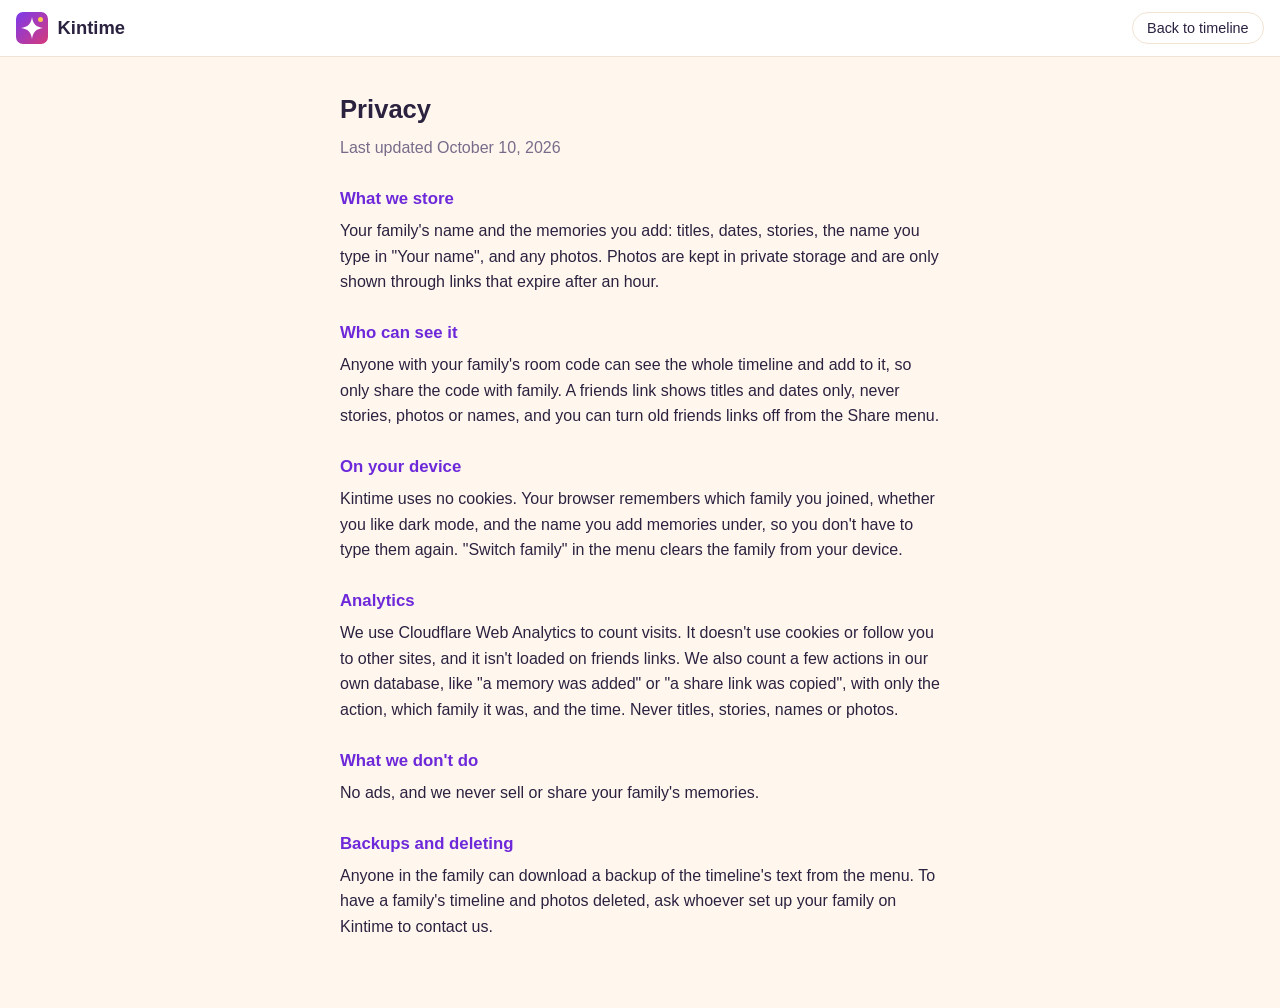
==== privacy.html @ 888438f5 "Add a plain-language privacy page Linked from the menu and the room-code screen. Covers what's store" ====
<!DOCTYPE html>
<html lang="en" data-theme="light">
<head>
  <meta charset="UTF-8" />
  <meta name="viewport" content="width=device-width, initial-scale=1.0" />
  <title>Privacy &middot; Kintime</title>
  <meta name="description" content="What Kintime stores, who can see it, and how analytics works." />
  <meta name="theme-color" content="#7c3aed" />
  <link rel="icon" href="favicon.svg" type="image/svg+xml" />
  <link rel="stylesheet" href="styles.css" />
  <script>
    // Match the theme the reader picked in the app.
    try {
      var t = localStorage.getItem("ft_theme") ||
        (matchMedia("(prefers-color-scheme: dark)").matches ? "dark" : "light");
      document.documentElement.setAttribute("data-theme", t);
    } catch (e) {}
  </script>
</head>
<body>
  <header class="topbar">
    <a class="brand" href="./">
      <img src="favicon.svg" class="brand-logo" alt="" width="32" height="32" />
      <div><h1>Kintime</h1></div>
    </a>
    <a class="btn" href="./">Back to timeline</a>
  </header>

  <main class="privacy">
    <h2>Privacy</h2>
    <p class="muted">Last updated October 10, 2026</p>

    <h3>What we store</h3>
    <p>Your family's name and the memories you add: titles, dates, stories, the name you type in
      "Your name", and any photos. Photos are kept in private storage and are only shown through
      links that expire after an hour.</p>

    <h3>Who can see it</h3>
    <p>Anyone with your family's room code can see the whole timeline and add to it, so only share
      the code with family. A friends link shows titles and dates only, never stories, photos or
      names, and you can turn old friends links off from the Share menu.</p>

    <h3>On your device</h3>
    <p>Kintime uses no cookies. Your browser remembers which family you joined, whether you like
      dark mode, and the name you add memories under, so you don't have to type them again.
      "Switch family" in the menu clears the family from your device.</p>

    <h3>Analytics</h3>
    <p>We use Cloudflare Web Analytics to count visits. It doesn't use cookies or follow you to
      other sites, and it isn't loaded on friends links. We also count a few actions in our own
      database, like "a memory was added" or "a share link was copied", with only the action,
      which family it was, and the time. Never titles, stories, names or photos.</p>

    <h3>What we don't do</h3>
    <p>No ads, and we never sell or share your family's memories.</p>

    <h3>Backups and deleting</h3>
    <p>Anyone in the family can download a backup of the timeline's text from the menu. To have a
      family's timeline and photos deleted, ask whoever set up your family on Kintime to contact
      us.</p>
  </main>
</body>
</html>
---- styles.css ----
/* Kintime (family timeline) — "Sunrise" theme */

:root {
  /* "Sunrise": violet + sunset pink + warm orange on cream */
  --primary: #7c3aed;
  --primary-deep: #6d28d9;
  --primary-text: #6d28d9;      /* primary used as text/links */
  --accent: #ff7a59;
  --accent-deep: #d9481f;
  --head-grad: linear-gradient(135deg, #7c3aed, #d63a7a);
  --bg: #fff7ee;
  --surface: #ffffff;
  --ink: #2b2240;
  --muted: #776c8a;
  --line: #f1e3d3;
  --border: #f1e3d3;
  --bg-soft: #fbefe3;
  --badge-pending: #ffd166;
  --shadow: 0 2px 10px rgba(60, 30, 90, 0.08);
  --scrim: rgba(25, 14, 40, 0.55);
}

[data-theme="dark"] {
  --primary-text: #b9a0ff;
  --bg: #16121f;
  --surface: #211b2e;
  --ink: #f4effb;
  --muted: #a99fbe;
  --line: #352b48;
  --border: #352b48;
  --bg-soft: #1c1727;
  --shadow: 0 2px 12px rgba(0, 0, 0, 0.4);
}

* { box-sizing: border-box; }
input, select, textarea, button { font-family: inherit; }

body {
  margin: 0;
  font-family: -apple-system, BlinkMacSystemFont, "Segoe UI", Roboto, sans-serif;
  background: var(--bg);
  color: var(--ink);
  min-height: 100vh;
}

/* ---------- top bar ---------- */
.topbar {
  display: flex;
  justify-content: space-between;
  align-items: center;
  padding: 0.75rem 1rem;
  background: var(--surface);
  border-bottom: 1px solid var(--line);
  position: sticky;
  top: 0;
  z-index: 20;
}

.brand { display: flex; align-items: center; gap: 0.6rem; }
.brand-logo { width: 32px; height: 32px; flex: none; }
.brand h1 { margin: 0; font-size: 1.15rem; }
.family-name { margin: 0; font-size: 0.8rem; color: var(--muted); }

.topbar-actions { display: flex; gap: 0.4rem; }

.btn {
  border: 1px solid var(--line);
  background: var(--surface);
  color: var(--ink);
  border-radius: 999px;
  padding: 0.45rem 0.9rem;
  font-size: 0.9rem;
  cursor: pointer;
  white-space: nowrap;
}
.btn-primary {
  background: var(--primary);
  border-color: var(--primary);
  color: #fff;
  font-weight: 600;
}
.btn-primary:hover { background: var(--primary-deep); }
.btn-icon { padding: 0.45rem 0.6rem; }
.btn-block { width: 100%; margin-top: 0.75rem; }
.btn:disabled { opacity: 0.55; cursor: wait; }

/* ---------- menu ---------- */
.menu {
  position: absolute;
  right: 1rem;
  top: 3.6rem;
  background: var(--surface);
  border: 1px solid var(--line);
  border-radius: 12px;
  box-shadow: var(--shadow);
  z-index: 30;
  display: flex;
  flex-direction: column;
  min-width: 220px;
  overflow: hidden;
}
.menu button {
  background: none;
  border: none;
  color: var(--ink);
  text-align: left;
  padding: 0.75rem 1rem;
  font-size: 0.9rem;
  cursor: pointer;
}
.menu button:hover, .menu .menu-link:hover { background: var(--bg); }
.menu .menu-link { color: var(--ink); text-decoration: none; padding: 0.75rem 1rem; font-size: 0.9rem; }
.join-footer { text-align: center; font-size: 0.78rem; color: var(--muted); margin: 0.9rem 0 0; }
.join-footer a { color: var(--primary-text); }

/* ---------- privacy page ---------- */
a.brand, a.btn { color: inherit; text-decoration: none; }
.privacy { max-width: 640px; margin: 0 auto; padding: 1.5rem 1.25rem 4rem; line-height: 1.6; }
.privacy h2 { margin: 0.5rem 0 0; font-size: 1.6rem; }
.privacy h3 { margin: 1.6rem 0 0.3rem; font-size: 1.05rem; color: var(--primary-text); }
.privacy p { margin: 0.3rem 0; }

/* ---------- decade nav ---------- */
.decade-nav {
  display: flex;
  gap: 0.4rem;
  overflow-x: auto;
  padding: 0.6rem 1rem;
  background: var(--surface);
  border-bottom: 1px solid var(--line);
  position: sticky;
  top: 3.55rem;
  z-index: 15;
}
.decade-nav button {
  flex: 0 0 auto;
  border: 1px solid var(--line);
  background: var(--bg);
  color: var(--muted);
  border-radius: 999px;
  padding: 0.3rem 0.8rem;
  font-size: 0.8rem;
  cursor: pointer;
}
.decade-nav button.has-entries {
  background: var(--surface);
  border-color: var(--primary);
  color: var(--primary-text);
  font-weight: 600;
}
.nav-count {
  display: inline-block;
  min-width: 1.2em;
  margin-left: 0.15rem;
  padding: 0 0.3rem;
  border-radius: 999px;
  background: var(--primary);
  color: #fff;
  font-size: 0.7rem;
  line-height: 1.4;
}
.decade-nav button.active .nav-count { background: #fff; color: var(--accent-deep); }
.decade-nav button.active {
  background: var(--accent-deep);
  border-color: var(--accent-deep);
  color: #fff;
  font-weight: 600;
}

/* ---------- timeline ---------- */
.timeline {
  display: flex;
  gap: 1rem;
  overflow-x: auto;
  padding: 1.25rem 1rem 3rem;
  scroll-snap-type: x proximity;
  scroll-padding-inline: 1rem;
  align-items: flex-start;
}

.decade {
  flex: 0 0 320px;
  scroll-snap-align: start;
  background: var(--surface);
  border: 1px solid var(--line);
  border-radius: 16px;
  box-shadow: var(--shadow);
  overflow: hidden;
}
.decade-head {
  background: var(--head-grad);
  color: #fff;
  padding: 0.7rem 1rem;
  font-weight: 700;
  font-size: 1.05rem;
  letter-spacing: 0.02em;
}
.decade-body { padding: 0.75rem; display: flex; flex-direction: column; gap: 0.75rem; }
.decade-empty { color: var(--muted); font-size: 0.85rem; font-style: italic; padding: 0.5rem 0.25rem; }

/* Empty decades shrink so the ones with memories carry the page. */
.decade.is-empty {
  flex-basis: 150px;
  background: transparent;
  border-style: dashed;
  box-shadow: none;
}
.decade.is-empty .decade-head {
  background: none;
  color: var(--muted);
  font-weight: 600;
}
.decade.is-empty .decade-empty { padding-top: 0; }
.add-here { padding: 0.35rem 0.25rem 0; text-align: left; }
body.share-view .add-here, body.demo .add-here { display: none; }

/* Folded runs of empty decades: one row that opens like an accordion. */
.decade-gap { flex: 0 0 auto; display: flex; align-items: flex-start; gap: 1rem; scroll-snap-align: start; }
.gap-toggle {
  display: flex;
  flex-direction: column;
  align-items: flex-start;
  gap: 0.2rem;
  width: 130px;
  padding: 0.7rem 0.9rem;
  border: 1px dashed var(--line);
  border-radius: 16px;
  background: transparent;
  color: var(--muted);
  text-align: left;
  cursor: pointer;
}
.gap-toggle:hover { border-color: var(--primary); color: var(--ink); }
.gap-label { font-weight: 600; font-size: 0.95rem; }
.gap-note { font-size: 0.78rem; font-style: italic; }
.gap-chevron { font-size: 0.8rem; transform: rotate(-90deg); transition: transform 0.15s; }
.decade-gap.open .gap-chevron { transform: rotate(90deg); }
.gap-body { display: none; gap: 1rem; align-items: flex-start; }
.decade-gap.open .gap-body { display: flex; }

/* ---------- entry cards ---------- */
.entry {
  border: 1px solid var(--line);
  border-left: 4px solid var(--accent);
  border-radius: 12px;
  padding: 0.75rem 0.85rem;
  background: var(--bg);
}
.entry-date { font-size: 0.78rem; color: var(--primary-text); font-weight: 600; }
.entry h3 { margin: 0.25rem 0 0.4rem; font-size: 1rem; }
.entry-body { font-size: 0.88rem; line-height: 1.45; white-space: pre-wrap; }
.entry-meta { margin-top: 0.5rem; font-size: 0.75rem; color: var(--muted); }

.badge {
  display: inline-block;
  font-size: 0.72rem;
  font-weight: 700;
  border-radius: 999px;
  padding: 0.15rem 0.6rem;
  margin-bottom: 0.4rem;
}
.badge-pending { background: var(--badge-pending); color: #5a3d00; }

.uncertain-note {
  font-size: 0.75rem;
  color: var(--accent-deep);
  margin-top: 0.4rem;
}
.asterisk { color: var(--accent-deep); font-weight: 700; }

.entry-photos { display: flex; gap: 0.4rem; flex-wrap: wrap; margin-top: 0.5rem; }
.entry-photos img {
  width: 100%;
  max-height: 220px;
  object-fit: cover;
  border-radius: 8px;
  border: 1px solid var(--line);
}
.photo-caption { font-size: 0.75rem; color: var(--muted); width: 100%; }
.entry-photos img { cursor: zoom-in; }

/* ---------- photo viewer ---------- */
.lightbox {
  position: fixed;
  inset: 0;
  z-index: 70;
  background: rgba(5, 10, 10, 0.92);
  display: flex;
  flex-direction: column;
  align-items: center;
  justify-content: center;
  padding: 1rem;
  cursor: zoom-out;
}
.lightbox img { max-width: 100%; max-height: 85vh; border-radius: 8px; object-fit: contain; }
.lightbox p { color: #e8efed; font-size: 0.9rem; margin: 0.75rem 0 0; text-align: center; }

/* ---------- privacy (eye) mode ---------- */
body.privacy-on .entry-body,
body.privacy-on .entry-photos,
body.privacy-on .photo-caption { display: none; }
#eyeBtn.on { background: var(--accent); border-color: var(--accent); color: #fff; }

/* ---------- overlays / modals ---------- */
.overlay {
  position: fixed;
  inset: 0;
  background: var(--scrim);
  display: flex;
  align-items: center;
  justify-content: center;
  z-index: 50;
  padding: 1rem;
}
.card {
  background: var(--surface);
  border-radius: 16px;
  padding: 1.5rem;
  box-shadow: var(--shadow);
  width: 100%;
  max-width: 420px;
  max-height: 90vh;
  overflow-y: auto;
}
.card h2 { margin-top: 0; }
.muted { color: var(--muted); }
.small { font-size: 0.8rem; }
.error { color: var(--accent-deep); font-size: 0.85rem; }

.join-card input[type="text"],
.modal-card input[type="text"],
.modal-card input[type="date"],
.modal-card select,
.modal-card textarea {
  width: 100%;
  padding: 0.6rem 0.7rem;
  border: 1px solid var(--line);
  border-radius: 10px;
  background: var(--bg);
  color: var(--ink);
  font-size: 0.95rem;
  margin-top: 0.25rem;
}
.modal-card label { display: block; margin: 0.7rem 0; font-size: 0.88rem; font-weight: 600; }
.uncertain { border: 1px dashed var(--line); border-radius: 10px; padding: 0.5rem 0.8rem; margin: 0.7rem 0; }
.uncertain legend { font-size: 0.8rem; color: var(--muted); padding: 0 0.4rem; }
.check { display: inline-flex; align-items: center; gap: 0.35rem; font-weight: 400; margin-right: 0.8rem; font-size: 0.85rem; }
.modal-actions { display: flex; justify-content: flex-end; gap: 0.5rem; margin-top: 1rem; }

/* ---------- misc ---------- */
.welcome-back {
  position: fixed;
  bottom: 1rem;
  left: 50%;
  transform: translateX(-50%);
  background: var(--surface);
  border: 1px solid var(--line);
  border-radius: 999px;
  padding: 0.5rem 1rem;
  font-size: 0.85rem;
  box-shadow: var(--shadow);
  z-index: 40;
  display: flex;
  gap: 0.5rem;
  align-items: center;
  white-space: nowrap;
}
.link-btn { background: none; border: none; color: var(--primary-text); cursor: pointer; font-size: 0.85rem; text-decoration: underline; }

.toast {
  position: fixed;
  bottom: 1.25rem;
  left: 50%;
  transform: translateX(-50%);
  background: var(--ink);
  color: var(--bg);
  padding: 0.65rem 1.1rem;
  border-radius: 999px;
  font-size: 0.88rem;
  z-index: 60;
  box-shadow: var(--shadow);
}

.state-msg { color: var(--muted); padding: 3rem 1rem; font-style: italic; }
.hidden { display: none !important; }

/* ---------- mobile ---------- */
@media (max-width: 700px) {
  .timeline {
    flex-direction: column;
    overflow-x: visible;
    align-items: stretch;
  }
  .decade { flex: none; width: 100%; }
  /* Empty decades become one slim line instead of a full card. */
  .decade.is-empty { display: flex; align-items: center; flex: none; flex-wrap: wrap; }
  .decade.is-empty .add-here { padding: 0 0 0 0.6rem; }
  .decade-gap { flex-direction: column; align-items: stretch; gap: 0.6rem; }
  .gap-toggle { width: 100%; flex-direction: row; align-items: center; gap: 0.75rem; padding: 0.55rem 0.9rem; }
  .gap-chevron { margin-left: auto; transform: none; }
  .decade-gap.open .gap-chevron { transform: rotate(180deg); }
  .gap-body { flex-direction: column; align-items: stretch; gap: 0.6rem; }
  /* The folded row already says "No memories yet"; unfolded rows just offer to add one. */
  .gap-body .decade-empty { display: none; }
  .gap-body .decade.is-empty .add-here { padding: 0; }
  .decade.is-empty .decade-head { padding: 0.45rem 0.9rem; font-size: 0.9rem; }
  .decade.is-empty .decade-body { padding: 0.45rem 0.9rem 0.45rem 0; }
  .decade.is-empty .decade-empty { padding: 0; font-size: 0.8rem; }
  .timeline { gap: 0.6rem; }
  .decade-nav { scrollbar-width: none; }
  .decade-nav::-webkit-scrollbar { display: none; }
  /* 16px+ inputs stop iOS Safari from zooming in when a field is tapped. */
  .join-card input[type="text"], .modal-card input, .modal-card select, .modal-card textarea { font-size: 16px; }
  .brand h1 { font-size: 1rem; }
  .btn { padding: 0.45rem 0.7rem; }
}

/* Small phones: keep the top bar on one line. Dark mode moves into the menu. */
.menu-phone-only { display: none; }
@media (max-width: 480px) {
  .topbar { padding: 0.6rem 0.75rem; gap: 0.5rem; }
  .brand { min-width: 0; gap: 0.45rem; }
  .brand > div { min-width: 0; }
  .brand-logo { width: 28px; height: 28px; }
  .family-name { white-space: nowrap; overflow: hidden; text-overflow: ellipsis; }
  .topbar-actions { gap: 0.3rem; flex: none; }
  .topbar .btn { padding: 0.4rem 0.6rem; }
  #themeBtn { display: none; }
  .menu .menu-phone-only { display: block; }
}

/* ---------- create family ---------- */
.divider {
  display: flex;
  align-items: center;
  gap: 0.75rem;
  margin: 1rem 0 0.25rem;
  color: var(--muted);
  font-size: 0.85rem;
}
.divider::before, .divider::after {
  content: "";
  flex: 1;
  border-top: 1px solid var(--border);
}
.row { display: flex; gap: 0.6rem; justify-content: flex-end; margin-top: 1rem; }
.btn-small { padding: 0.3rem 0.7rem; font-size: 0.8rem; }
.secret-box {
  background: var(--bg-soft);
  border: 1px solid var(--border);
  border-radius: 0.6rem;
  padding: 0.7rem 0.9rem;
  margin: 0.75rem 0;
}
.secret-label {
  display: block;
  font-size: 0.75rem;
  text-transform: uppercase;
  letter-spacing: 0.06em;
  color: var(--muted);
  margin-bottom: 0.3rem;
}
.secret-row { display: flex; align-items: center; justify-content: space-between; gap: 0.6rem; }
.secret-row code { font-size: 1.05rem; font-weight: 600; letter-spacing: 0.04em; }
.secret-truncate {
  max-width: 14rem;
  overflow: hidden;
  text-overflow: ellipsis;
  white-space: nowrap;
  font-size: 0.85rem;
  font-weight: 400;
}
.warning {
  font-size: 0.85rem;
  color: var(--accent-deep);
  background: color-mix(in srgb, var(--accent) 12%, transparent);
  border-radius: 0.5rem;
  padding: 0.6rem 0.8rem;
}

/* ---------- demo mode ---------- */
.demo-link {
  display: block;
  margin: 0.9rem auto 0;
  background: none;
  border: none;
  color: var(--primary-text);
  font-size: 0.9rem;
  cursor: pointer;
  text-decoration: underline;
  text-underline-offset: 3px;
}
.demo-banner {
  display: flex;
  align-items: center;
  justify-content: center;
  gap: 0.8rem;
  flex-wrap: wrap;
  background: var(--head-grad);
  color: #fff;
  font-size: 0.9rem;
  padding: 0.55rem 1rem;
}
.demo-banner .btn-small {
  background: #fff;
  border-color: #fff;
  color: var(--primary-deep);
  font-weight: 600;
}

/* ---------- share ---------- */
.share-row { display: flex; align-items: center; justify-content: space-between; gap: 1rem; padding: 0.7rem 0; border-top: 1px solid var(--line); }
.share-row p { margin: 0.2rem 0 0; font-size: 0.85rem; }
.share-row .btn { flex: none; }
#resetShareBtn { margin-right: auto; font-size: 0.82rem; }
body.share-view #addEntryBtn, body.share-view #shareBtn, body.share-view #eyeBtn, body.share-view #menuBtn { display: none !important; }
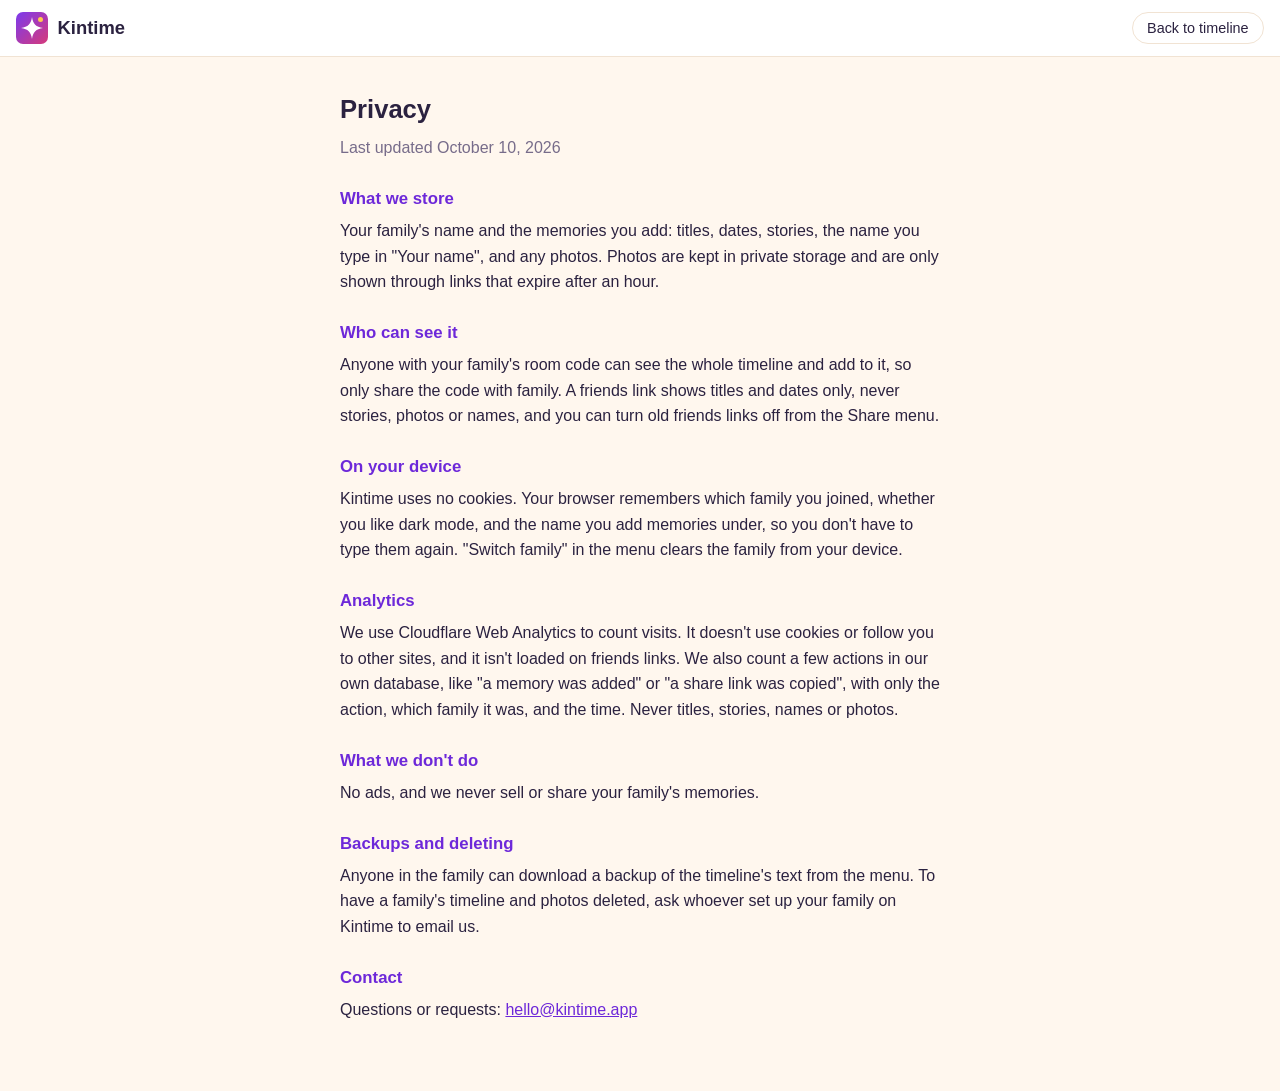
==== commit d9099384: "Privacy page: contact hello@kintime.app Co-Authored-By: Claude Opus 5.5 (1M context) <noreply@anthro" ====
--- a/privacy.html
+++ b/privacy.html
@@ -56,8 +56,11 @@
 
     <h3>Backups and deleting</h3>
     <p>Anyone in the family can download a backup of the timeline's text from the menu. To have a
-      family's timeline and photos deleted, ask whoever set up your family on Kintime to contact
+      family's timeline and photos deleted, ask whoever set up your family on Kintime to email
       us.</p>
+
+    <h3>Contact</h3>
+    <p>Questions or requests: <a href="mailto:hello@kintime.app">hello@kintime.app</a></p>
   </main>
 </body>
 </html>
--- a/styles.css
+++ b/styles.css
@@ -119,6 +119,7 @@
 .privacy h2 { margin: 0.5rem 0 0; font-size: 1.6rem; }
 .privacy h3 { margin: 1.6rem 0 0.3rem; font-size: 1.05rem; color: var(--primary-text); }
 .privacy p { margin: 0.3rem 0; }
+.privacy a { color: var(--primary-text); }
 
 /* ---------- decade nav ---------- */
 .decade-nav {
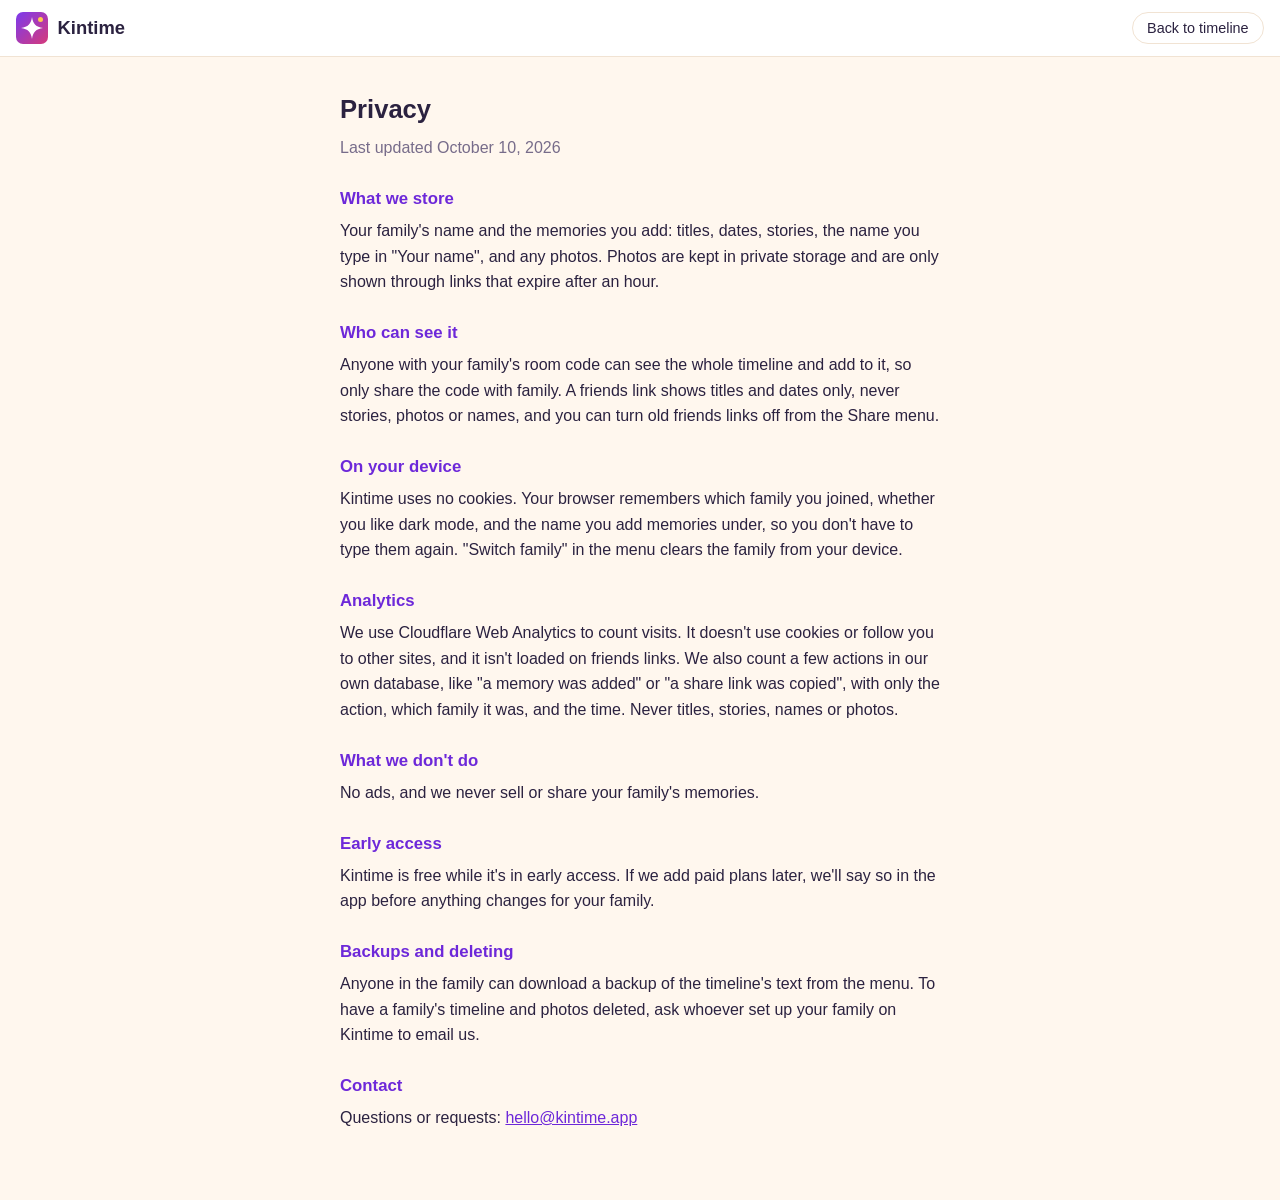
==== commit 05f4a49f: "Show 'Early access, free for now' Badge on the room-code screen, a line on the create-family step, a" ====
--- a/privacy.html
+++ b/privacy.html
@@ -54,6 +54,10 @@
     <h3>What we don't do</h3>
     <p>No ads, and we never sell or share your family's memories.</p>
 
+    <h3>Early access</h3>
+    <p>Kintime is free while it's in early access. If we add paid plans later, we'll say so in the
+      app before anything changes for your family.</p>
+
     <h3>Backups and deleting</h3>
     <p>Anyone in the family can download a backup of the timeline's text from the menu. To have a
       family's timeline and photos deleted, ask whoever set up your family on Kintime to email
--- a/styles.css
+++ b/styles.css
@@ -110,6 +110,17 @@
 }
 .menu button:hover, .menu .menu-link:hover { background: var(--bg); }
 .menu .menu-link { color: var(--ink); text-decoration: none; padding: 0.75rem 1rem; font-size: 0.9rem; }
+.early-badge {
+  display: inline-block;
+  font-size: 0.75rem;
+  font-weight: 700;
+  color: var(--primary-text);
+  background: color-mix(in srgb, var(--primary) 12%, transparent);
+  border-radius: 999px;
+  padding: 0.2rem 0.65rem;
+  margin-bottom: 0.6rem;
+}
+.early-note { font-size: 0.85rem; color: var(--primary-text); margin: -0.25rem 0 0.5rem; }
 .join-footer { text-align: center; font-size: 0.78rem; color: var(--muted); margin: 0.9rem 0 0; }
 .join-footer a { color: var(--primary-text); }
 
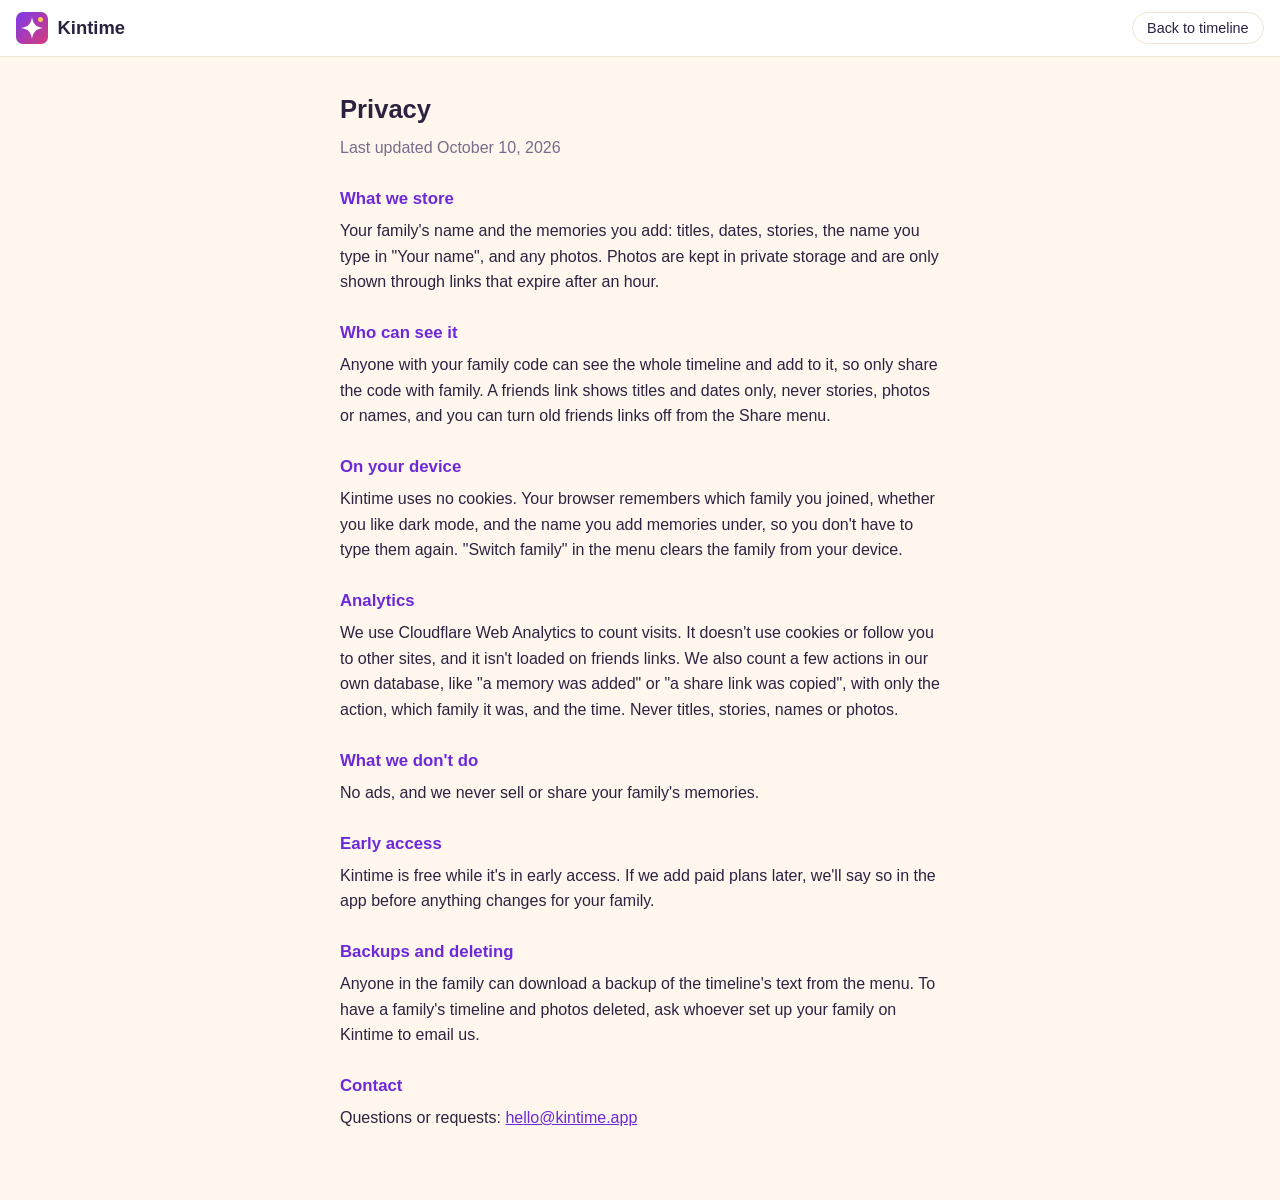
==== commit f4043dbe: "Call it a "family code" instead of a "room code" Co-Authored-By: Claude Opus 5.5 (1M context) <norep" ====
--- a/privacy.html
+++ b/privacy.html
@@ -36,7 +36,7 @@
       links that expire after an hour.</p>
 
     <h3>Who can see it</h3>
-    <p>Anyone with your family's room code can see the whole timeline and add to it, so only share
+    <p>Anyone with your family code can see the whole timeline and add to it, so only share
       the code with family. A friends link shows titles and dates only, never stories, photos or
       names, and you can turn old friends links off from the Share menu.</p>
 
--- a/styles.css
+++ b/styles.css
@@ -526,3 +526,177 @@
 .share-row .btn { flex: none; }
 #resetShareBtn { margin-right: auto; font-size: 0.82rem; }
 body.share-view #addEntryBtn, body.share-view #shareBtn, body.share-view #eyeBtn, body.share-view #menuBtn { display: none !important; }
+
+/* ---------- landing page ---------- */
+.landing {
+  position: fixed;
+  inset: 0;
+  z-index: 40;              /* under the create-family modal */
+  overflow-y: auto;
+  overflow-x: hidden;
+  background: var(--bg);
+  isolation: isolate;
+}
+.landing-glow { position: absolute; inset: 0 0 auto; height: 900px; z-index: -1; overflow: hidden; pointer-events: none; }
+.landing-glow span {
+  position: absolute;
+  border-radius: 50%;
+  filter: blur(70px);
+  opacity: 0.45;
+  animation: drift 18s ease-in-out infinite alternate;
+}
+.landing-glow span:nth-child(1) { width: 520px; height: 520px; background: #c4a3ff; left: -120px; top: -160px; }
+.landing-glow span:nth-child(2) { width: 460px; height: 460px; background: #ffb199; right: -140px; top: 60px; animation-delay: -6s; }
+.landing-glow span:nth-child(3) { width: 380px; height: 380px; background: #ff9ec7; left: 35%; top: 340px; animation-delay: -12s; }
+[data-theme="dark"] .landing-glow span { opacity: 0.22; }
+@keyframes drift {
+  from { transform: translate(0, 0) scale(1); }
+  to   { transform: translate(60px, 40px) scale(1.12); }
+}
+
+.landing-top {
+  max-width: 1120px;
+  margin: 0 auto;
+  padding: 1rem 1.25rem;
+  display: flex;
+  align-items: center;
+  justify-content: space-between;
+}
+.landing-top strong { font-size: 1.15rem; }
+.landing-code-link { background: color-mix(in srgb, var(--surface) 70%, transparent); backdrop-filter: blur(6px); }
+
+.hero {
+  max-width: 1120px;
+  margin: 0 auto;
+  padding: 2rem 1.25rem 2.5rem;
+  display: grid;
+  grid-template-columns: 1.15fr 0.85fr;
+  gap: 2.5rem;
+  align-items: center;
+}
+.hero-title {
+  font-size: clamp(2.2rem, 5.2vw, 3.7rem);
+  line-height: 1.06;
+  letter-spacing: -0.02em;
+  margin: 0.4rem 0 1rem;
+}
+.hero-title span { display: block; }
+.hero-grad {
+  background: linear-gradient(100deg, #7c3aed, #d63a7a 55%, #ff7a59);
+  -webkit-background-clip: text;
+  background-clip: text;
+  color: transparent;
+  padding-bottom: 0.08em;   /* keeps descenders from clipping */
+}
+[data-theme="dark"] .hero-grad { background-image: linear-gradient(100deg, #b9a0ff, #ff8fc0 55%, #ffab8f); }
+.hero-sub { font-size: 1.15rem; line-height: 1.55; color: var(--muted); max-width: 33rem; margin: 0 0 1.6rem; }
+.hero-ctas { display: flex; flex-wrap: wrap; gap: 0.75rem; }
+.btn-lg { padding: 0.8rem 1.4rem; font-size: 1rem; font-weight: 600; }
+.hero-ctas .btn-primary { box-shadow: 0 8px 24px rgba(124, 58, 237, 0.35); }
+.hero-fine { font-size: 0.82rem; color: var(--muted); margin: 1rem 0 0; }
+
+.hero-phone { display: flex; justify-content: center; perspective: 1200px; }
+.phone {
+  width: 290px;
+  aspect-ratio: 540 / 1168;
+  box-sizing: content-box;
+  border: 10px solid #1d1530;
+  border-radius: 42px;
+  overflow: hidden;
+  background: #fff7ee;
+  box-shadow:
+    0 40px 80px -20px rgba(80, 30, 140, 0.45),
+    0 0 0 1px rgba(255, 255, 255, 0.08) inset;
+  transform: rotateY(-8deg) rotateX(4deg);
+  transition: transform 0.6s ease;
+}
+.phone:hover { transform: none; }
+.phone video { width: 100%; height: 100%; display: block; object-fit: cover; }
+
+/* The opening: lines rise in one after another, then the phone floats up. */
+.reveal { opacity: 0; animation: rise 0.8s cubic-bezier(.2, .7, .2, 1) forwards; animation-delay: var(--d, 0s); }
+.hero-title .reveal { display: block; }
+.early-badge.reveal { display: inline-block; }
+.reveal-phone { opacity: 0; animation: float-in 1.1s cubic-bezier(.2, .7, .2, 1) 0.35s forwards; }
+@keyframes rise {
+  from { opacity: 0; transform: translateY(22px); filter: blur(6px); }
+  to   { opacity: 1; transform: none; filter: none; }
+}
+@keyframes float-in {
+  from { opacity: 0; transform: translateY(60px) scale(0.94); }
+  to   { opacity: 1; transform: none; }
+}
+
+.decade-ribbon {
+  overflow: hidden;
+  padding: 0.9rem 0;
+  border-block: 1px solid var(--line);
+  background: color-mix(in srgb, var(--surface) 55%, transparent);
+  -webkit-mask-image: linear-gradient(90deg, transparent, #000 12%, #000 88%, transparent);
+  mask-image: linear-gradient(90deg, transparent, #000 12%, #000 88%, transparent);
+}
+.ribbon-track { display: flex; width: max-content; animation: ribbon 40s linear infinite; }
+.ribbon-track span {
+  font-size: 1.5rem;
+  font-weight: 800;
+  letter-spacing: -0.01em;
+  padding: 0 1.6rem;
+  color: color-mix(in srgb, var(--primary-text) 45%, transparent);
+}
+.ribbon-track span:nth-child(3n+2) { color: color-mix(in srgb, #d63a7a 50%, transparent); }
+.ribbon-track span:nth-child(3n) { color: color-mix(in srgb, var(--accent) 60%, transparent); }
+@keyframes ribbon { to { transform: translateX(-50%); } }
+
+.features {
+  max-width: 1120px;
+  margin: 0 auto;
+  padding: 3rem 1.25rem 1.5rem;
+  display: grid;
+  grid-template-columns: repeat(3, 1fr);
+  gap: 1.25rem;
+}
+.feature { background: var(--surface); border: 1px solid var(--line); border-radius: 18px; padding: 1.4rem; box-shadow: var(--shadow); }
+.feature h3 { margin: 0.7rem 0 0.4rem; font-size: 1.05rem; }
+.feature p { margin: 0; color: var(--muted); line-height: 1.5; font-size: 0.93rem; }
+.feature-icon {
+  display: inline-grid;
+  place-items: center;
+  width: 42px;
+  height: 42px;
+  border-radius: 12px;
+  background: var(--head-grad);
+  color: #fff;
+  font-size: 1.2rem;
+}
+
+.landing .join-card { margin: 1.5rem auto 0; max-height: none; scroll-margin: 2rem; }
+.landing .join-card h2 { font-size: 1.25rem; }
+.landing .join-footer { padding: 0 1rem 2.5rem; margin-top: 1.5rem; }
+
+@media (max-width: 860px) {
+  .hero { grid-template-columns: 1fr; gap: 2rem; padding-top: 1rem; text-align: center; }
+  .hero-sub { margin-inline: auto; }
+  .hero-ctas { justify-content: center; }
+  .phone { width: 250px; border-width: 8px; border-radius: 36px; transform: none; }
+  .features { grid-template-columns: 1fr; padding-top: 2rem; }
+}
+@media (max-width: 480px) {
+  .hero-ctas .btn { width: 100%; }
+  .landing-code-link { font-size: 0.78rem; }
+  .ribbon-track span { font-size: 1.15rem; padding: 0 1.1rem; }
+  .hero-sub { font-size: 1.02rem; }
+}
+
+@media (prefers-reduced-motion: reduce) {
+  .reveal, .reveal-phone { animation: none; opacity: 1; }
+  .landing-glow span, .ribbon-track { animation: none; }
+  .phone { transform: none; transition: none; }
+}
+.landing { scroll-behavior: smooth; }
+.landing .join-card { width: calc(100% - 2.5rem); }
+
+/* The logo in the top bar goes to the home page (the family stays remembered). */
+.home-btn { background: none; border: none; padding: 0; cursor: pointer; display: flex; border-radius: 9px; }
+.home-btn:hover .brand-logo { transform: scale(1.06); }
+.home-btn .brand-logo { transition: transform 0.15s; }
+#landingBackBtn { max-width: 60vw; overflow: hidden; text-overflow: ellipsis; white-space: nowrap; }
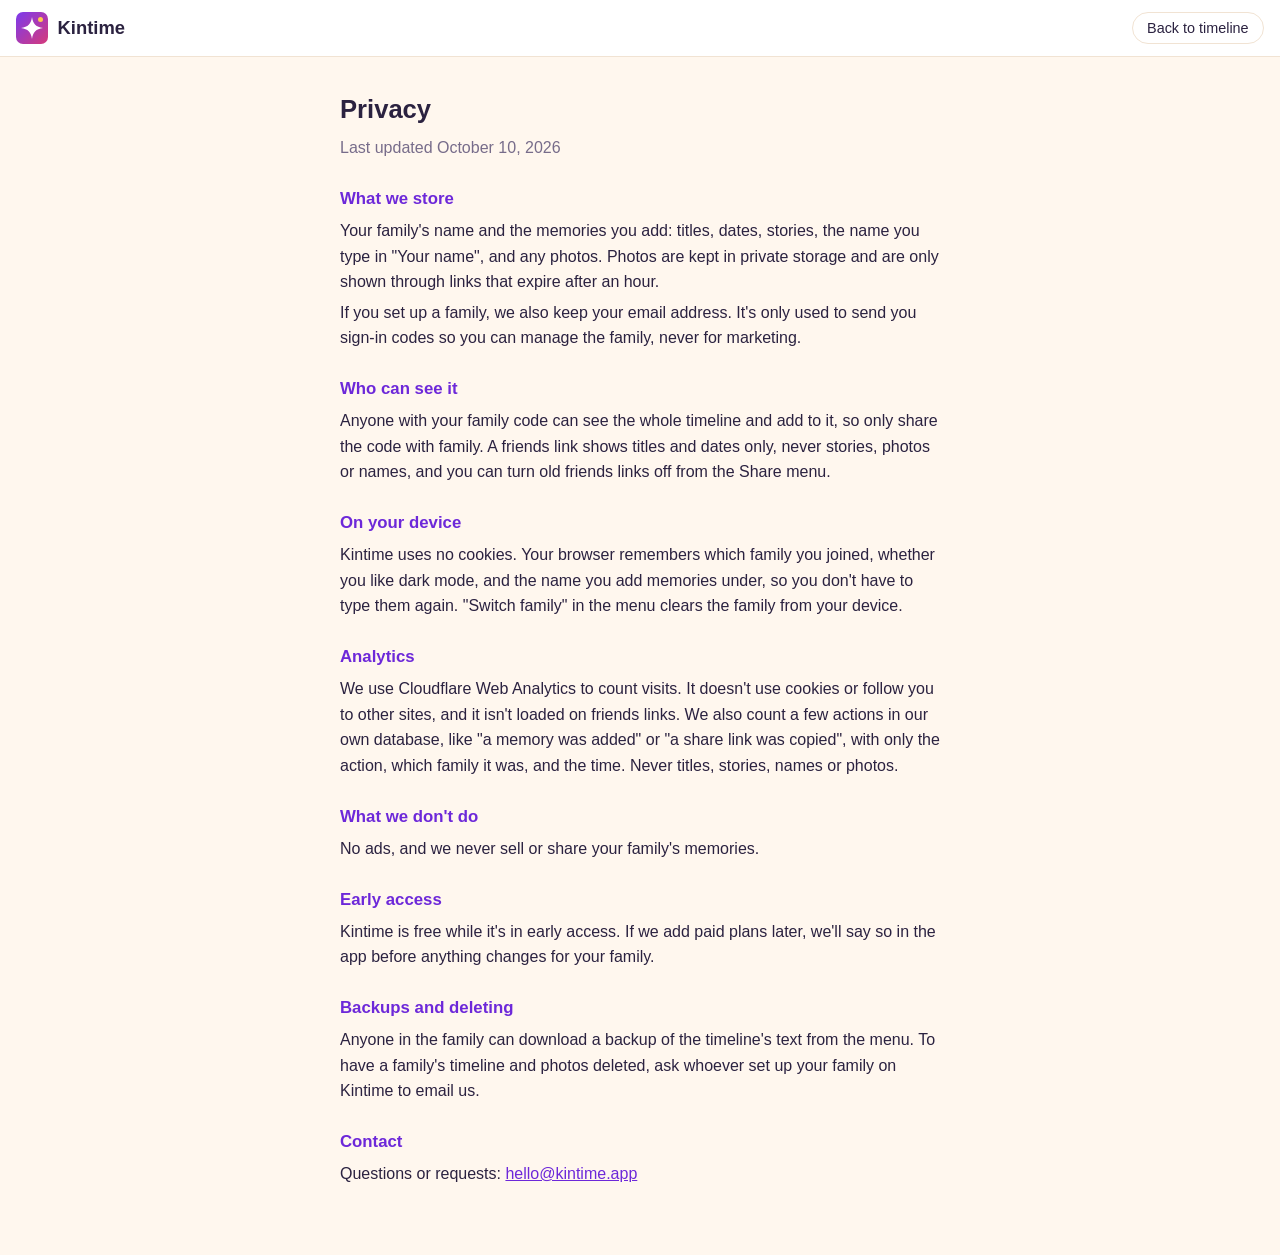
==== commit 65557a8b: "Owners sign in with an emailed code instead of an owner key New families are created by a verified e" ====
--- a/privacy.html
+++ b/privacy.html
@@ -34,6 +34,8 @@
     <p>Your family's name and the memories you add: titles, dates, stories, the name you type in
       "Your name", and any photos. Photos are kept in private storage and are only shown through
       links that expire after an hour.</p>
+    <p>If you set up a family, we also keep your email address. It's only used to send you
+      sign-in codes so you can manage the family, never for marketing.</p>
 
     <h3>Who can see it</h3>
     <p>Anyone with your family code can see the whole timeline and add to it, so only share
--- a/styles.css
+++ b/styles.css
@@ -341,6 +341,7 @@
 
 .join-card input[type="text"],
 .modal-card input[type="text"],
+.modal-card input[type="email"],
 .modal-card input[type="date"],
 .modal-card select,
 .modal-card textarea {
@@ -669,14 +670,30 @@
   font-size: 1.2rem;
 }
 
-.landing .join-card { margin: 1.5rem auto 0; max-height: none; scroll-margin: 2rem; }
-.landing .join-card h2 { font-size: 1.25rem; }
+/* Family code box, right under the main buttons so returning family don't have to scroll. */
+.hero-join { margin-top: 1.4rem; max-width: 30rem; scroll-margin: 6rem; }
+.hero-join label { display: block; font-size: 0.9rem; font-weight: 600; margin-bottom: 0.4rem; }
+.hero-join-row { display: flex; gap: 0.5rem; }
+.hero-join input {
+  flex: 1;
+  min-width: 0;
+  padding: 0.7rem 0.9rem;
+  border: 1px solid var(--line);
+  border-radius: 999px;
+  background: var(--surface);
+  color: var(--ink);
+  font-size: 16px;   /* no iOS zoom */
+}
+.hero-join input:focus { outline: 2px solid var(--primary); outline-offset: 1px; }
+.hero-join .btn { padding: 0.7rem 1.3rem; font-weight: 600; font-size: 1rem; }
+.hero-join .error { margin: 0.5rem 0 0; }
 .landing .join-footer { padding: 0 1rem 2.5rem; margin-top: 1.5rem; }
 
 @media (max-width: 860px) {
   .hero { grid-template-columns: 1fr; gap: 2rem; padding-top: 1rem; text-align: center; }
   .hero-sub { margin-inline: auto; }
   .hero-ctas { justify-content: center; }
+  .hero-join { margin-inline: auto; text-align: left; }
   .phone { width: 250px; border-width: 8px; border-radius: 36px; transform: none; }
   .features { grid-template-columns: 1fr; padding-top: 2rem; }
 }
@@ -693,10 +710,17 @@
   .phone { transform: none; transition: none; }
 }
 .landing { scroll-behavior: smooth; }
-.landing .join-card { width: calc(100% - 2.5rem); }
 
 /* The logo in the top bar goes to the home page (the family stays remembered). */
 .home-btn { background: none; border: none; padding: 0; cursor: pointer; display: flex; border-radius: 9px; }
 .home-btn:hover .brand-logo { transform: scale(1.06); }
 .home-btn .brand-logo { transition: transform 0.15s; }
 #landingBackBtn { max-width: 60vw; overflow: hidden; text-overflow: ellipsis; white-space: nowrap; }
+.hero > * { min-width: 0; }
+
+/* ---------- owner sign-in + owner tools ---------- */
+.code-input { font-size: 1.5rem !important; letter-spacing: 0.3em; text-align: center; font-variant-numeric: tabular-nums; margin: 0.75rem 0 0.25rem; }
+.owner-actions { display: none; gap: 0.6rem; align-items: center; margin-top: 0.6rem; padding-top: 0.6rem; border-top: 1px dashed var(--line); }
+body.owner .owner-actions { display: flex; }
+.owner-actions .link-btn { color: var(--accent-deep); }
+body.demo .hide-in-demo { display: none; }
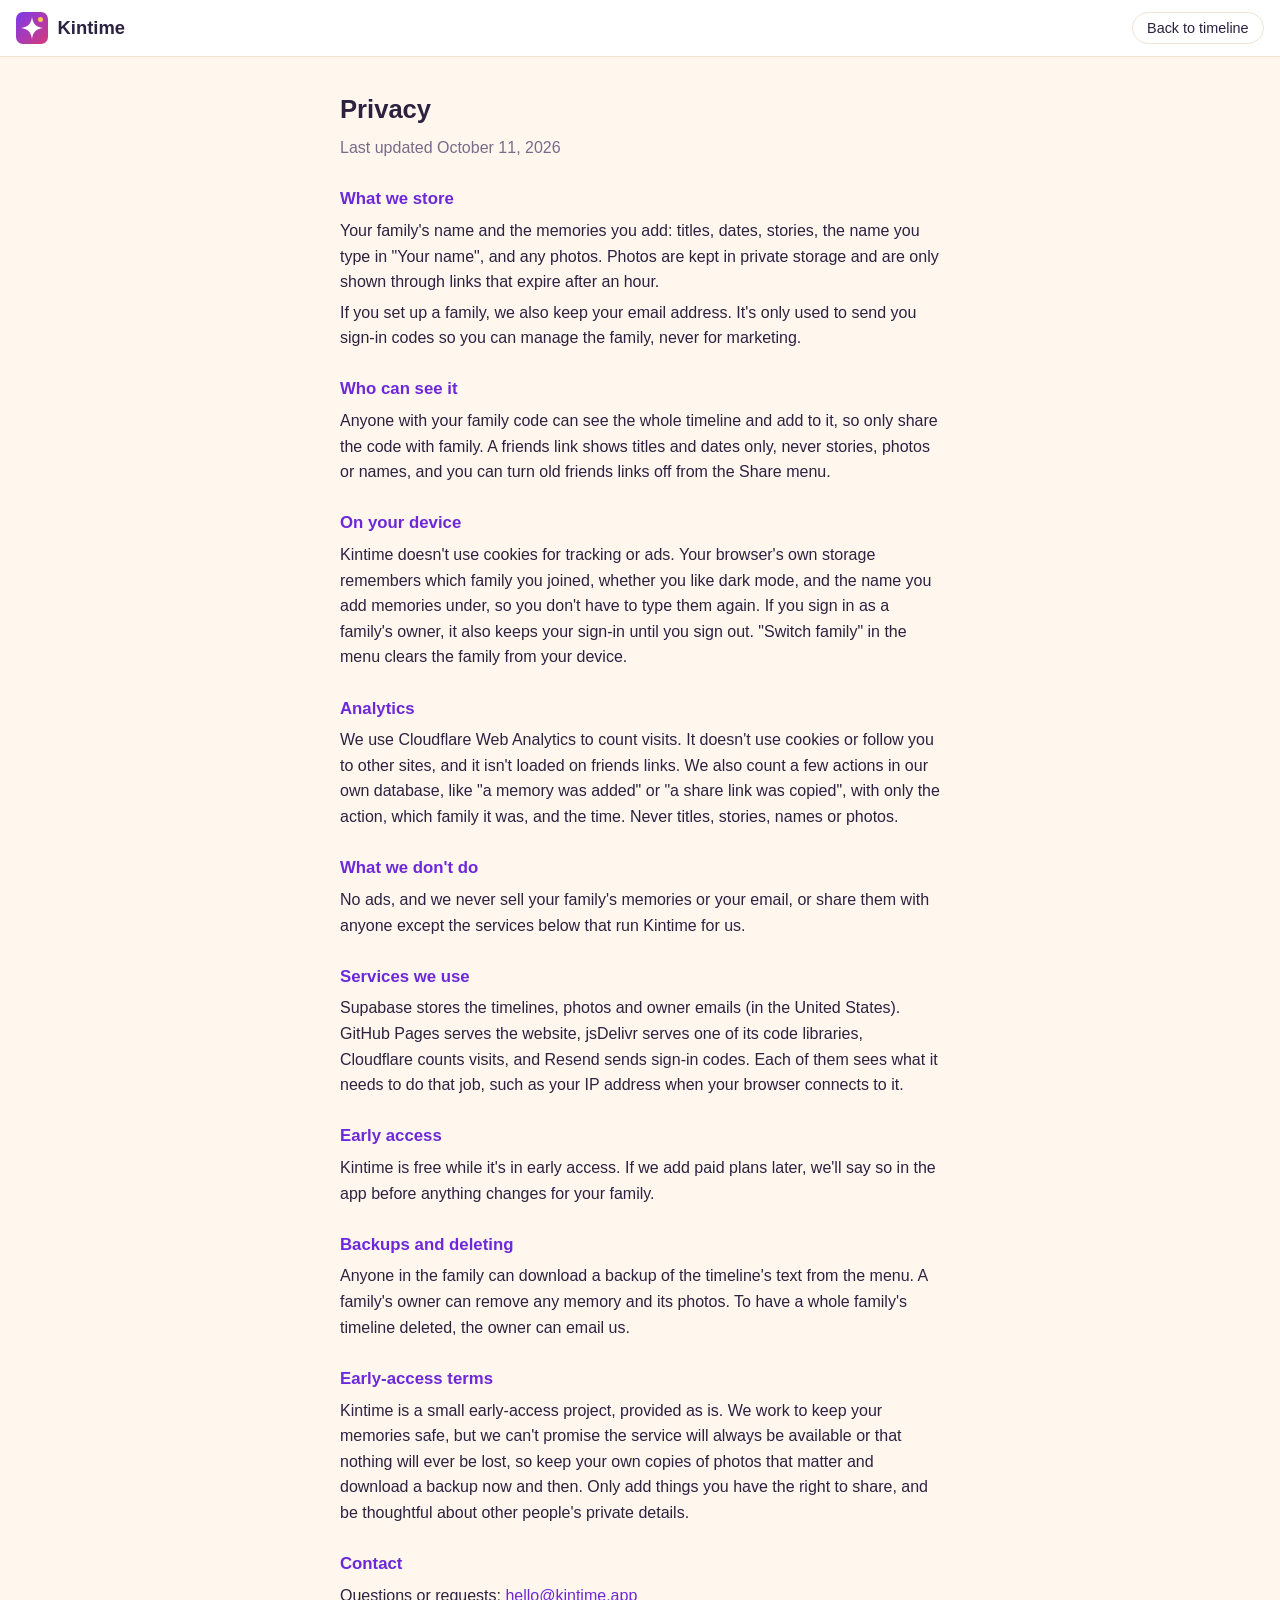
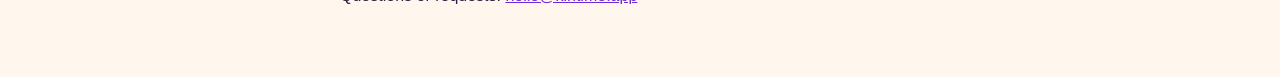
==== commit 19fa7348: "Privacy wording: no tracking cookies, the services we use, early-access terms Co-Authored-By: Claude" ====
--- a/privacy.html
+++ b/privacy.html
@@ -28,7 +28,7 @@
 
   <main class="privacy">
     <h2>Privacy</h2>
-    <p class="muted">Last updated October 10, 2026</p>
+    <p class="muted">Last updated October 11, 2026</p>
 
     <h3>What we store</h3>
     <p>Your family's name and the memories you add: titles, dates, stories, the name you type in
@@ -43,9 +43,10 @@
       names, and you can turn old friends links off from the Share menu.</p>
 
     <h3>On your device</h3>
-    <p>Kintime uses no cookies. Your browser remembers which family you joined, whether you like
-      dark mode, and the name you add memories under, so you don't have to type them again.
-      "Switch family" in the menu clears the family from your device.</p>
+    <p>Kintime doesn't use cookies for tracking or ads. Your browser's own storage remembers which
+      family you joined, whether you like dark mode, and the name you add memories under, so you
+      don't have to type them again. If you sign in as a family's owner, it also keeps your sign-in
+      until you sign out. "Switch family" in the menu clears the family from your device.</p>
 
     <h3>Analytics</h3>
     <p>We use Cloudflare Web Analytics to count visits. It doesn't use cookies or follow you to
@@ -54,16 +55,29 @@
       which family it was, and the time. Never titles, stories, names or photos.</p>
 
     <h3>What we don't do</h3>
-    <p>No ads, and we never sell or share your family's memories.</p>
+    <p>No ads, and we never sell your family's memories or your email, or share them with anyone
+      except the services below that run Kintime for us.</p>
+
+    <h3>Services we use</h3>
+    <p>Supabase stores the timelines, photos and owner emails (in the United States). GitHub Pages
+      serves the website, jsDelivr serves one of its code libraries, Cloudflare counts visits, and
+      Resend sends sign-in codes. Each of them sees what it needs to do that job, such as your IP
+      address when your browser connects to it.</p>
 
     <h3>Early access</h3>
     <p>Kintime is free while it's in early access. If we add paid plans later, we'll say so in the
       app before anything changes for your family.</p>
 
     <h3>Backups and deleting</h3>
-    <p>Anyone in the family can download a backup of the timeline's text from the menu. To have a
-      family's timeline and photos deleted, ask whoever set up your family on Kintime to email
-      us.</p>
+    <p>Anyone in the family can download a backup of the timeline's text from the menu. A family's
+      owner can remove any memory and its photos. To have a whole family's timeline deleted, the
+      owner can email us.</p>
+
+    <h3>Early-access terms</h3>
+    <p>Kintime is a small early-access project, provided as is. We work to keep your memories safe,
+      but we can't promise the service will always be available or that nothing will ever be lost,
+      so keep your own copies of photos that matter and download a backup now and then. Only add
+      things you have the right to share, and be thoughtful about other people's private details.</p>
 
     <h3>Contact</h3>
     <p>Questions or requests: <a href="mailto:hello@kintime.app">hello@kintime.app</a></p>
--- a/styles.css
+++ b/styles.css
@@ -724,3 +724,15 @@
 body.owner .owner-actions { display: flex; }
 .owner-actions .link-btn { color: var(--accent-deep); }
 body.demo .hide-in-demo { display: none; }
+
+/* Laptop screens: keep the hero short enough that the decade ribbon shows on landing. */
+@media (min-width: 861px) {
+  .landing-top { padding-block: 0.75rem; }
+  .hero { padding: 0.75rem 1.25rem 1.5rem; gap: 2rem; }
+  .hero-title { font-size: clamp(2.2rem, min(4.4vw, 6.4vh), 3.2rem); margin: 0.3rem 0 0.75rem; }
+  .hero-sub { font-size: 1.05rem; margin-bottom: 1.2rem; }
+  .hero-join { margin-top: 1.1rem; }
+  .hero-fine { margin-top: 0.75rem; }
+  /* the phone's height follows the window height (aspect 540:1168 plus its border) */
+  .phone { width: clamp(180px, calc((100vh - 260px) * 0.4623), 220px); border-width: 8px; border-radius: 36px; }
+}
